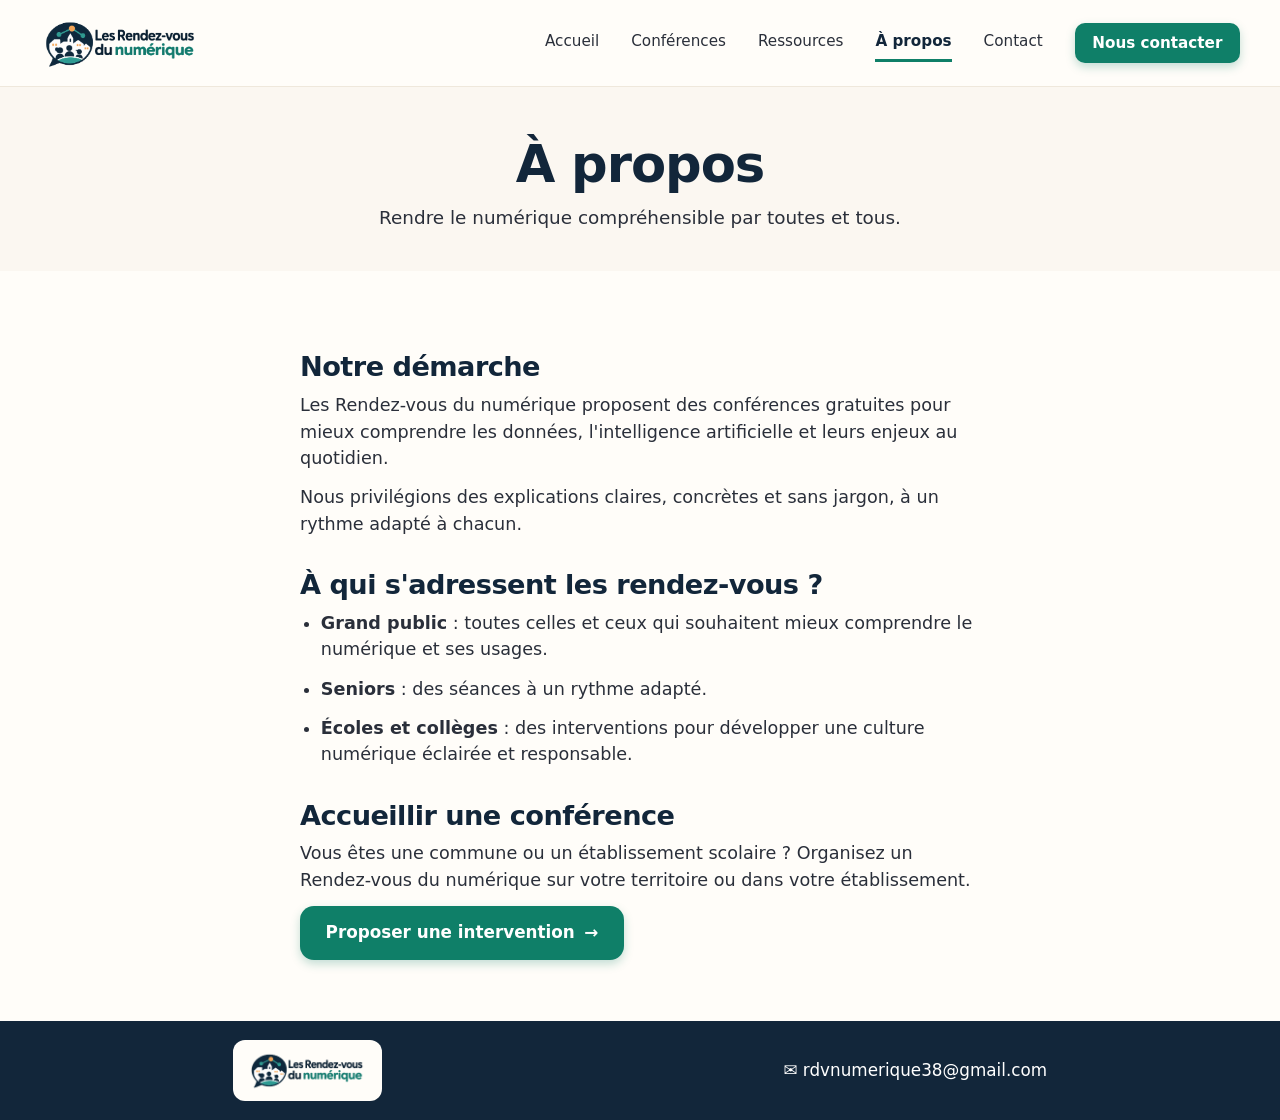
==== a-propos.html @ 42632171 "Site Les Rendez-vous du numérique Co-Authored-By: Claude Sonnet 5.5 <noreply@anthropic.com>" ====
<!doctype html>
<html lang="fr">
<head>
  <meta charset="utf-8">
  <meta name="viewport" content="width=device-width, initial-scale=1">
  <title>À propos – Les Rendez-vous du numérique</title>
  <meta name="description" content="Notre démarche : rendre le numérique compréhensible par toutes et tous.">
  <link rel="stylesheet" href="styles.css">
</head>
<body>

<header class="site-header">
  <a class="logo" href="index.html" aria-label="Les Rendez-vous du numérique"><img src="images/logo.png" alt="Les Rendez-vous du numérique" height="64"></a>
  <button class="menu-toggle" aria-label="Menu" aria-expanded="false">☰</button>
  <nav class="main-nav" id="nav">
    <a href="index.html">Accueil</a>
    <a href="index.html#conferences">Conférences</a>
    <a href="ressources.html">Ressources</a>
    <a href="a-propos.html" class="active">À propos</a>
    <a href="#contact">Contact</a>
    <a href="contact.html" class="btn btn-small">Nous contacter</a>
  </nav>
</header>

<main>
<section class="page-hero"><h1>À propos</h1><p>Rendre le numérique compréhensible par toutes et tous.</p></section>
<section class="content prose">
  <h2>Notre démarche</h2>
  <p>Les Rendez-vous du numérique proposent des conférences gratuites pour mieux comprendre les données, l'intelligence artificielle et leurs enjeux au quotidien.</p>
  <p>Nous privilégions des explications claires, concrètes et sans jargon, à un rythme adapté à chacun.</p>
  <h2>À qui s'adressent les rendez-vous ?</h2>
  <ul>
    <li><strong>Grand public</strong> : toutes celles et ceux qui souhaitent mieux comprendre le numérique et ses usages.</li>
    <li><strong>Seniors</strong> : des séances à un rythme adapté.</li>
    <li><strong>Écoles et collèges</strong> : des interventions pour développer une culture numérique éclairée et responsable.</li>
  </ul>
  <h2>Accueillir une conférence</h2>
  <p>Vous êtes une commune ou un établissement scolaire ? Organisez un Rendez-vous du numérique sur votre territoire ou dans votre établissement.</p>
  <p><a class="btn" href="contact.html">Proposer une intervention <span aria-hidden="true">→</span></a></p>
</section>
</main>

<footer class="site-footer" id="contact">
  <a class="logo logo-light" href="index.html"><img src="images/logo.png" alt="Les Rendez-vous du numérique" height="48"></a>
  <a class="mail" href="mailto:rdvnumerique38@gmail.com">✉ rdvnumerique38@gmail.com</a>
</footer>

<script>
  const t = document.querySelector('.menu-toggle'), n = document.getElementById('nav');
  t.addEventListener('click', () => {
    const open = n.classList.toggle('open');
    t.setAttribute('aria-expanded', open);
  });
  n.addEventListener('click', e => { if (e.target.tagName === 'A') n.classList.remove('open'); });
</script>
</body>
</html>
---- styles.css ----
:root {
  --green: #0f7f68;
  --green-dark: #0b6653;
  --navy: #12263a;
  --cream: #fbf7f1;
  --card: #f7f1e8;
  --mint: #dff0ee;
  --orange: #f4b45e;
  --text: #2a2f3a;
  --radius: 18px;
}
* { box-sizing: border-box; margin: 0; }
html { scroll-behavior: smooth; }
body {
  font-family: "Poppins", "Segoe UI", system-ui, -apple-system, sans-serif;
  color: var(--text);
  background: #fffdf9;
  line-height: 1.5;
}
img, svg { max-width: 100%; display: block; }
a { color: inherit; text-decoration: none; }
h1, h2, h3 { color: var(--navy); line-height: 1.15; letter-spacing: -0.02em; }

/* Boutons */
.btn {
  display: inline-flex; align-items: center; gap: .6rem;
  background: var(--green); color: #fff; font-weight: 600;
  padding: .9rem 1.6rem; border-radius: 14px; font-size: 1.05rem;
  box-shadow: 0 4px 10px rgba(15,127,104,.25);
  transition: background .2s, transform .2s;
}
.btn:hover { background: var(--green-dark); transform: translateY(-1px); }
.btn-small { padding: .55rem 1.1rem; font-size: .95rem; border-radius: 10px; }
.btn:focus-visible, a:focus-visible, button:focus-visible { outline: 3px solid var(--orange); outline-offset: 3px; }

/* Header */
.site-header {
  position: sticky; top: 0; z-index: 10;
  display: flex; align-items: center; justify-content: space-between; gap: 1rem;
  padding: .7rem clamp(1rem, 4vw, 2.5rem);
  background: #fffdf9; border-bottom: 1px solid #efe8dc;
}
.logo { display: flex; align-items: center; gap: .6rem; font-size: 1rem; line-height: 1.05; color: var(--navy); font-weight: 600; }
.logo strong { font-weight: 800; font-size: 1.15rem; }
.logo em { font-style: normal; color: var(--green); }
.main-nav { display: flex; align-items: center; gap: clamp(1rem, 2.5vw, 2rem); font-size: .95rem; }
.main-nav a:not(.btn) { padding: .4rem 0; border-bottom: 3px solid transparent; }
.main-nav a.active { font-weight: 700; border-color: var(--green); color: var(--navy); }
.main-nav a:not(.btn):hover { border-color: var(--orange); }
.menu-toggle { display: none; background: none; border: 0; font-size: 1.8rem; color: var(--navy); cursor: pointer; }

/* Hero */
.hero {
  display: grid; grid-template-columns: 1fr 1.15fr; align-items: stretch;
  background: var(--cream); overflow: hidden; min-height: 430px;
}
.hero-text { padding: clamp(1.5rem, 4vw, 3rem) clamp(1rem, 4vw, 3rem); display: flex; flex-direction: column; align-items: flex-start; justify-content: center; gap: 1.4rem; }
.hero h1 { font-size: clamp(2.2rem, 4.5vw, 3.6rem); font-weight: 800; }
.hero h1 span { color: var(--green); }
.hero p { font-size: 1.15rem; max-width: 30rem; }
.link-underline { font-weight: 500; font-size: 1.1rem; border-bottom: 3px solid var(--green); padding-bottom: 2px; color: var(--navy); }
.hero-photo { position: relative; }
.hero-photo img { width: 100%; height: 100%; object-fit: cover; border-top-left-radius: 50% 40%; border-bottom-left-radius: 20% 30%; }

/* Sections */
section h2 { text-align: center; font-size: clamp(1.8rem, 3.5vw, 2.6rem); font-weight: 800; position: relative; padding-bottom: 1rem; margin-bottom: 2rem; }
section h2::after { content: ""; position: absolute; left: 50%; bottom: 0; width: 100px; height: 4px; border-radius: 2px; background: var(--green); transform: translateX(-50%); }

.audiences { padding: 3.5rem clamp(1rem, 4vw, 2.5rem) 2rem; }
.cards { display: grid; grid-template-columns: repeat(3, 1fr); gap: 1.5rem; max-width: 1100px; margin: 0 auto; }
.card { background: var(--card); border-radius: var(--radius); padding: 1.5rem 1.4rem; text-align: center; }
.card svg { height: 100px; width: auto; margin: 0 auto .6rem; }
.card h3 { font-size: 1.6rem; font-weight: 800; margin-bottom: .4rem; }
.card p { font-size: 1rem; text-align: left; }

.first-event { padding: 2rem clamp(1rem, 4vw, 2.5rem); }
.event { max-width: 1050px; margin: 0 auto; background: var(--card); border-radius: var(--radius); display: grid; grid-template-columns: 1fr 1.4fr; align-items: center; overflow: hidden; }
.event-art { padding: 1.2rem; border-right: 1px solid #e3dccf; }
.event-body { padding: 1.5rem 2rem; display: flex; flex-direction: column; align-items: flex-start; gap: .9rem; }
.event-body h3 { font-size: clamp(1.5rem, 3vw, 2.2rem); font-weight: 800; }
.meta { font-size: 1.05rem; }

.cta-commune {
  max-width: 1100px; margin: 1.5rem auto 2.5rem; padding: 1.2rem 2rem;
  background: var(--mint); border-radius: var(--radius);
  display: flex; align-items: center; gap: 1.5rem; flex-wrap: wrap;
}
.cta-text { flex: 1 1 280px; border-left: 1px solid #b9d6d1; padding-left: 1.5rem; }
.cta-text h3 { font-size: 1.4rem; font-weight: 800; margin-bottom: .3rem; }
.cta-text p { font-size: .95rem; }

/* Footer */
.site-footer {
  background: var(--navy); color: #fff;
  display: flex; align-items: center; justify-content: space-around; gap: 1rem; flex-wrap: wrap;
  padding: 1.2rem clamp(1rem, 4vw, 2.5rem);
}
.logo-light, .logo-light em { color: #fff; }
.logo-light em { color: #5fd3b7; }
.mail { font-size: 1.05rem; }
.mail:hover { text-decoration: underline; }

/* Responsive */
@media (max-width: 900px) {
  .menu-toggle { display: block; }
  .main-nav { display: none; position: absolute; top: 100%; left: 0; right: 0; flex-direction: column; align-items: flex-start; background: #fffdf9; padding: 1rem 1.5rem 1.5rem; border-bottom: 1px solid #efe8dc; }
  .main-nav.open { display: flex; }
  .hero { grid-template-columns: 1fr; }
  .hero-photo { height: 300px; order: -1; }
  .hero-photo img { border-radius: 0; }
  .cards, .event { grid-template-columns: 1fr; }
  .event-art { border-right: 0; border-bottom: 1px solid #e3dccf; }
  .cta-text { border-left: 0; padding-left: 0; }
}

/* Logo image */
.logo img { height: 64px; width: auto; }
.logo-light { background: #fffdf9; padding: .4rem .9rem; border-radius: 12px; }
.logo-light img { height: 48px; }
@media (max-width: 900px) { .logo img { height: 52px; } }

/* Vague séparant texte et photo */
.hero { position: relative; }
.hero-photo img { border-radius: 0; }
.hero-photo::before {
  content: ""; position: absolute; top: -1px; bottom: -1px; left: -1px; width: 150px; z-index: 1;
  background: url("data:image/svg+xml,%3Csvg xmlns='http://www.w3.org/2000/svg' viewBox='0 0 100 100' preserveAspectRatio='none'%3E%3Cpath d='M0 0H38C82 10 80 45 50 62C20 80 20 92 40 100H0Z' fill='%23fbf7f1'/%3E%3C/svg%3E") no-repeat left / 100% 100%;
}
.hero::after {
  content: ""; position: absolute; left: -40px; bottom: -50px; width: 150px; height: 110px; z-index: 2;
  background: var(--orange); opacity: .7; border-radius: 50% 50% 0 0;
}
@media (max-width: 900px) {
  .hero-photo::before { top: auto; bottom: -1px; left: 0; right: 0; width: 100%; height: 60px;
    background: url("data:image/svg+xml,%3Csvg xmlns='http://www.w3.org/2000/svg' viewBox='0 0 100 100' preserveAspectRatio='none'%3E%3Cpath d='M0 100V50C25 20 50 80 100 30V100Z' fill='%23fbf7f1'/%3E%3C/svg%3E") no-repeat center / 100% 100%; }
  .hero::after { display: none; }
}

/* Illustrations */
.card img { height: 130px; width: auto; max-width: 100%; margin: 0 auto .6rem; object-fit: contain; }
.event-art img { width: 100%; max-height: 190px; object-fit: contain; }
.cta-commune .mairie { height: 100px; width: auto; }

/* Pages intérieures */
.page-hero { background: var(--cream); text-align: center; padding: 3rem 1rem 2.5rem; }
.page-hero h1 { font-size: clamp(2rem, 4.5vw, 3.2rem); font-weight: 800; margin-bottom: .6rem; }
.page-hero p { font-size: 1.15rem; max-width: 36rem; margin: 0 auto; }
.content { max-width: 1100px; margin: 0 auto; padding: 3rem clamp(1rem, 4vw, 2.5rem); }
.text-card { text-align: left; }
.text-card h3 { font-size: 1.4rem; }
.text-card p { margin-bottom: .8rem; }
.soon { display: inline-block; background: var(--mint); color: var(--green-dark); font-size: .85rem; font-weight: 600; padding: .2rem .7rem; border-radius: 99px; }
.note { text-align: center; margin-top: 2rem; }
.note a { color: var(--green); font-weight: 600; text-decoration: underline; }
.prose { max-width: 760px; }
.prose h2 { text-align: left; font-size: 1.7rem; padding-bottom: 0; margin: 2rem 0 .6rem; }
.prose h2::after { display: none; }
.prose p, .prose li { font-size: 1.1rem; margin-bottom: .8rem; }
.prose ul { padding-left: 1.3rem; }

/* Formulaire */
.form { display: grid; gap: 1.1rem; }
.form label { display: grid; gap: .35rem; font-weight: 600; color: var(--navy); }
.form input, .form select, .form textarea { font: inherit; padding: .7rem .9rem; border: 2px solid #e3dccf; border-radius: 12px; background: #fff; color: var(--text); }
.form input:focus, .form select:focus, .form textarea:focus { outline: none; border-color: var(--green); }
.form .btn { justify-self: start; border: 0; cursor: pointer; font-family: inherit; }
.form-status { color: var(--green-dark); font-weight: 500; }
.alt { margin-top: 2.5rem; padding: 1.2rem 1.5rem; background: var(--mint); border-radius: var(--radius); display: flex; flex-wrap: wrap; align-items: center; justify-content: space-between; gap: 1rem; }
.alt p { margin: 0; }
.alt .btn { border: 0; cursor: pointer; font-family: inherit; }
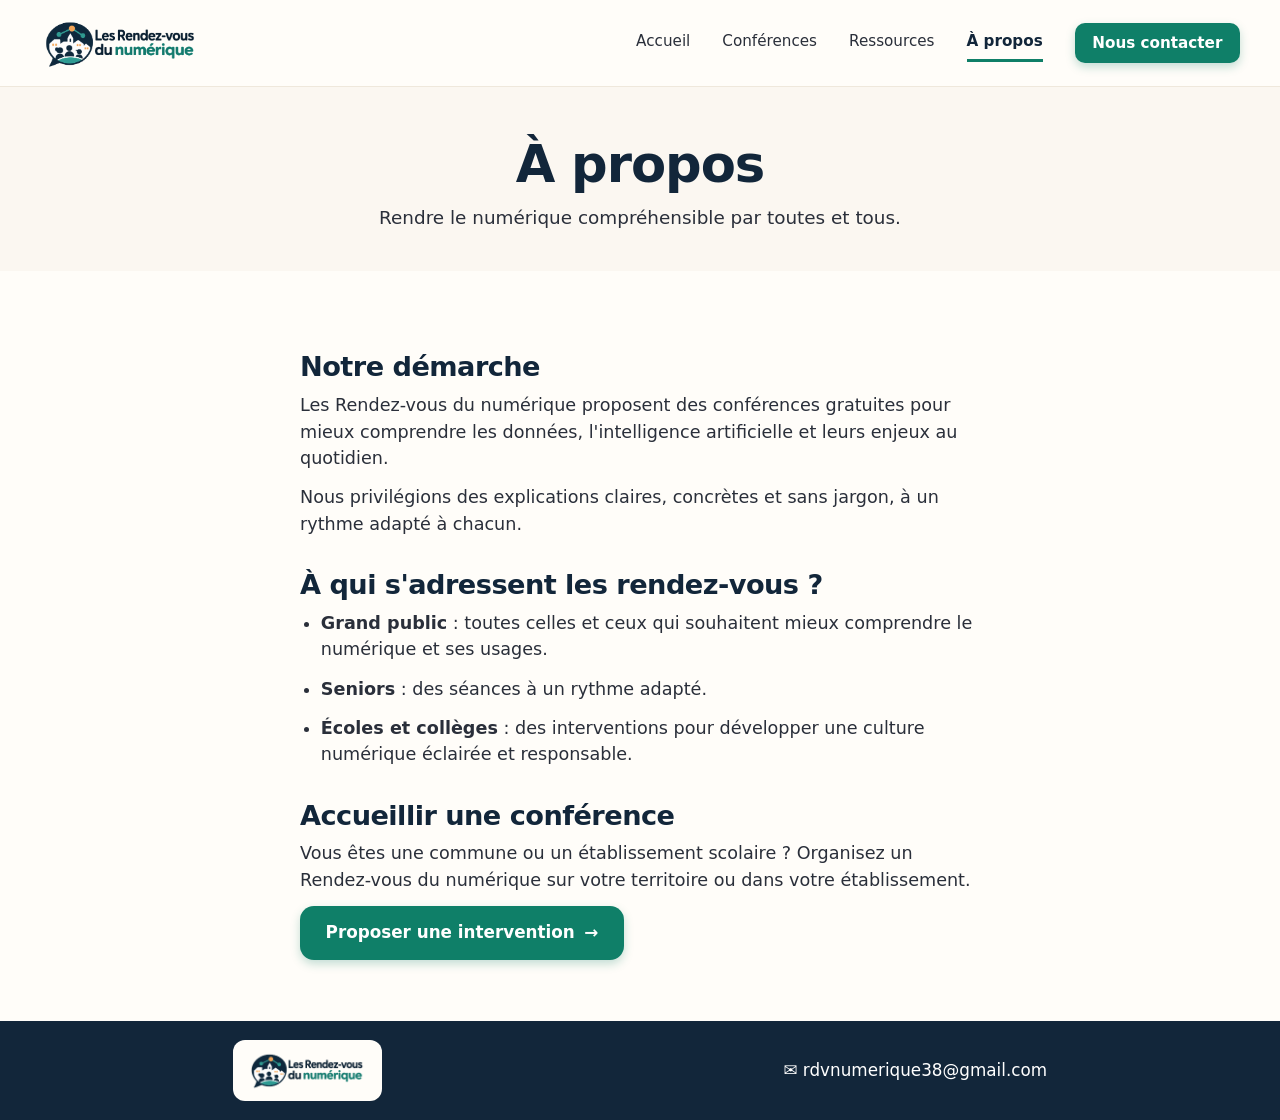
==== commit 42275061: "Retire le lien Contact du menu Co-Authored-By: Claude Sonnet 5.5 <noreply@anthropic.com>" ====
--- a/a-propos.html
+++ b/a-propos.html
@@ -17,7 +17,6 @@
     <a href="index.html#conferences">Conférences</a>
     <a href="ressources.html">Ressources</a>
     <a href="a-propos.html" class="active">À propos</a>
-    <a href="#contact">Contact</a>
     <a href="contact.html" class="btn btn-small">Nous contacter</a>
   </nav>
 </header>
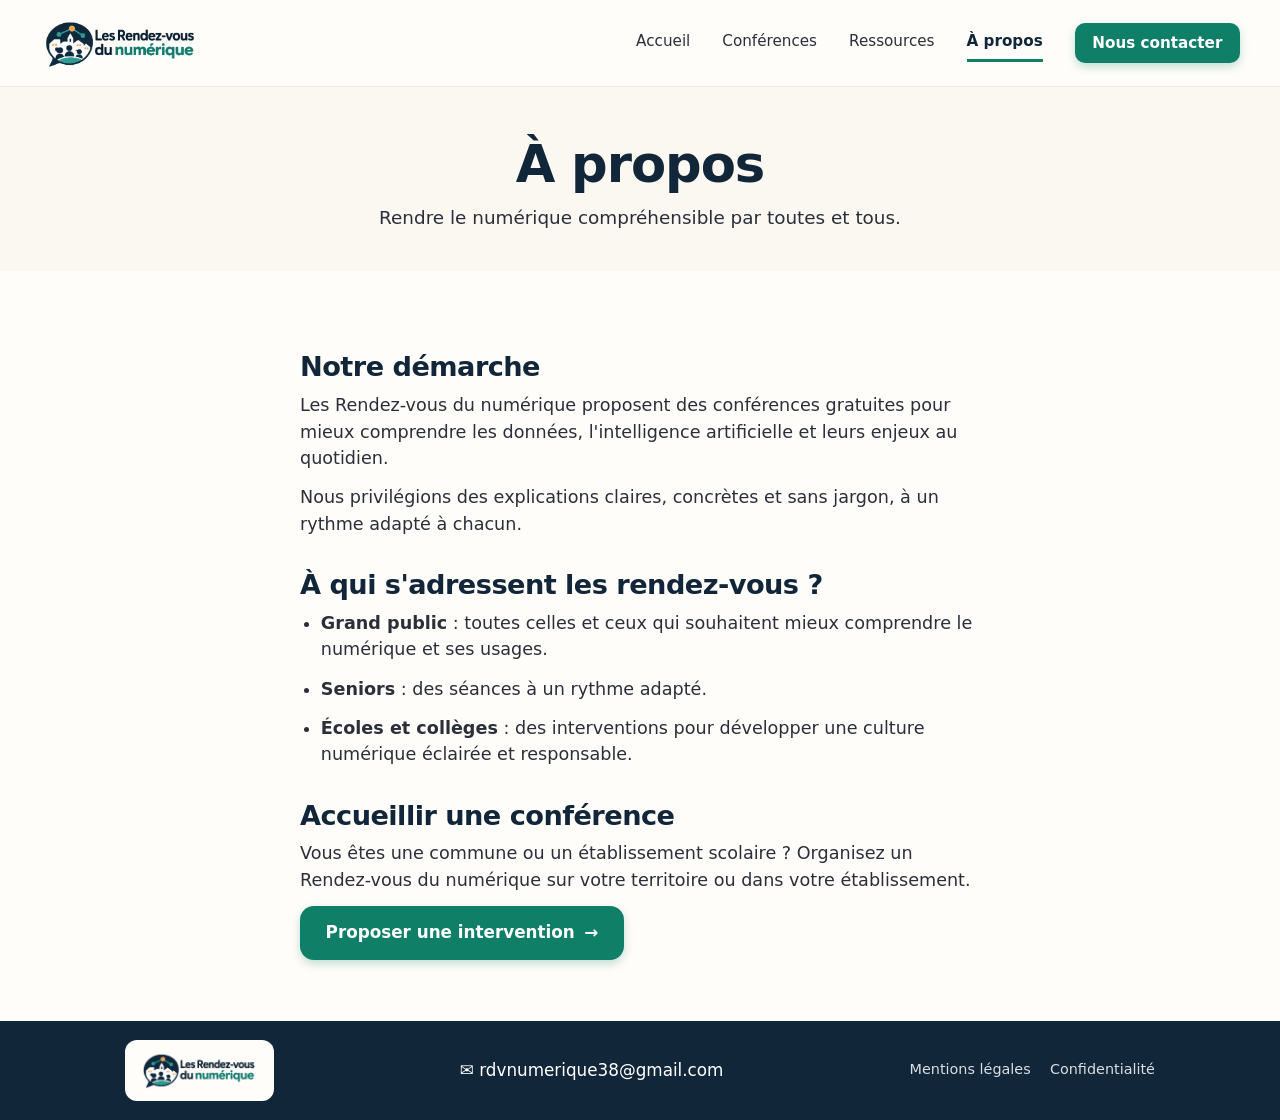
==== commit 3a3ae38c: "Ajoute mentions légales et politique de confidentialité Co-Authored-By: Claude Sonnet 5.5 <noreply@a" ====
--- a/a-propos.html
+++ b/a-propos.html
@@ -42,6 +42,7 @@
 <footer class="site-footer" id="contact">
   <a class="logo logo-light" href="index.html"><img src="images/logo.png" alt="Les Rendez-vous du numérique" height="48"></a>
   <a class="mail" href="mailto:rdvnumerique38@gmail.com">✉ rdvnumerique38@gmail.com</a>
+  <nav class="legal" aria-label="Informations légales"><a href="mentions-legales.html">Mentions légales</a><a href="confidentialite.html">Confidentialité</a></nav>
 </footer>
 
 <script>
--- a/styles.css
+++ b/styles.css
@@ -168,3 +168,7 @@
 .alt { margin-top: 2.5rem; padding: 1.2rem 1.5rem; background: var(--mint); border-radius: var(--radius); display: flex; flex-wrap: wrap; align-items: center; justify-content: space-between; gap: 1rem; }
 .alt p { margin: 0; }
 .alt .btn { border: 0; cursor: pointer; font-family: inherit; }
+
+/* Liens légaux */
+.legal { display: flex; gap: 1.2rem; font-size: .9rem; opacity: .85; }
+.legal a:hover { text-decoration: underline; }
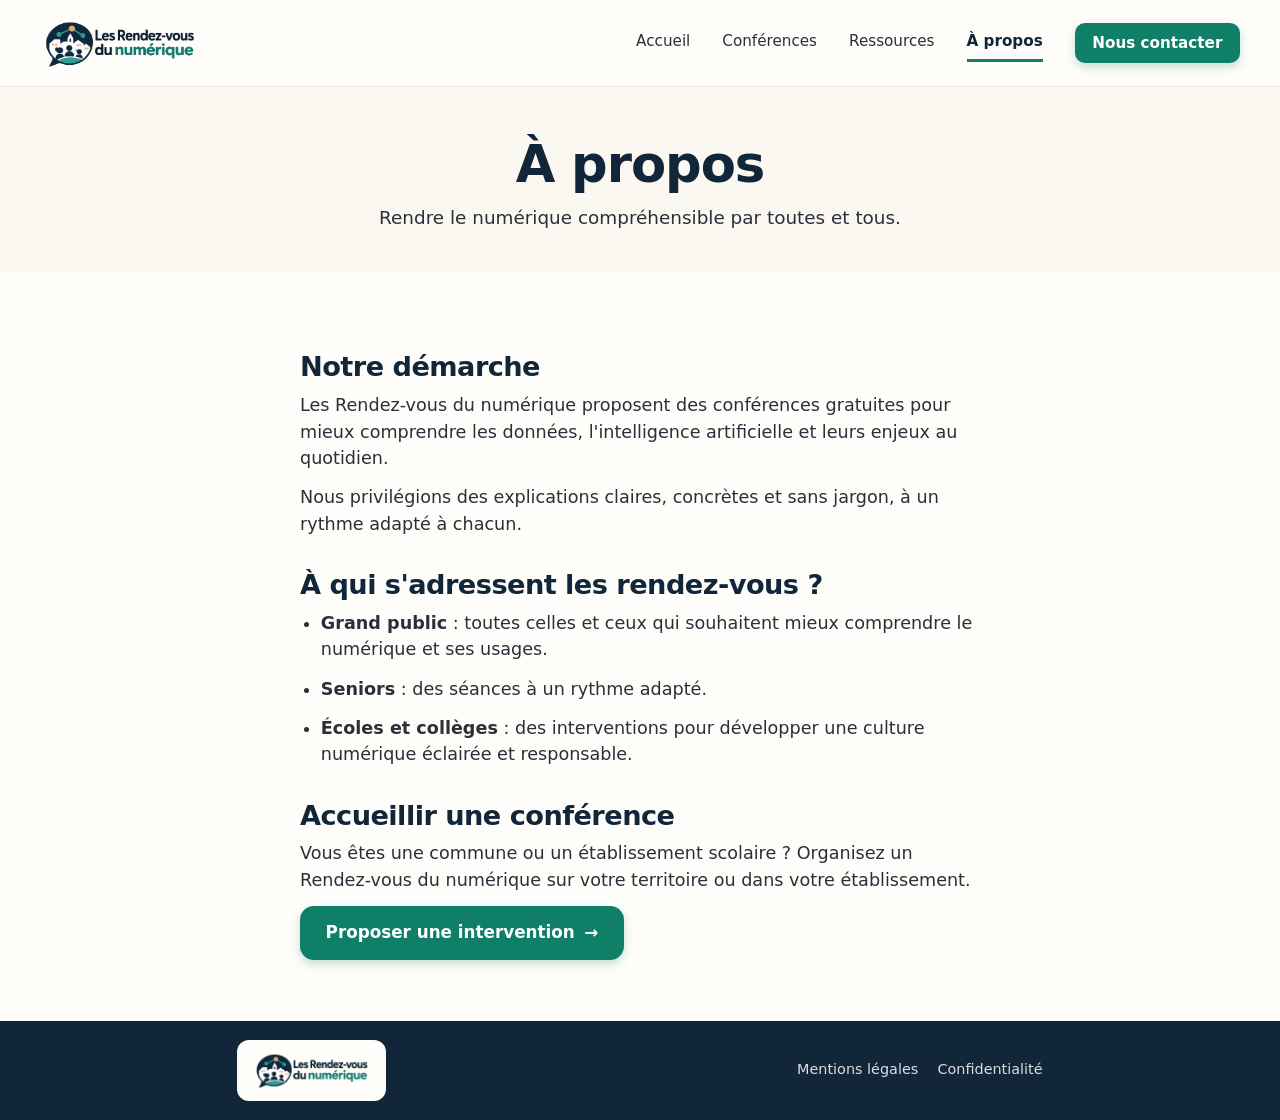
==== commit 2a1a0c78: "Retire l'e-mail du pied de page Co-Authored-By: Claude Sonnet 5.5 <noreply@anthropic.com>" ====
--- a/a-propos.html
+++ b/a-propos.html
@@ -41,7 +41,6 @@
 
 <footer class="site-footer" id="contact">
   <a class="logo logo-light" href="index.html"><img src="images/logo.png" alt="Les Rendez-vous du numérique" height="48"></a>
-  <a class="mail" href="mailto:rdvnumerique38@gmail.com">✉ rdvnumerique38@gmail.com</a>
   <nav class="legal" aria-label="Informations légales"><a href="mentions-legales.html">Mentions légales</a><a href="confidentialite.html">Confidentialité</a></nav>
 </footer>
 
